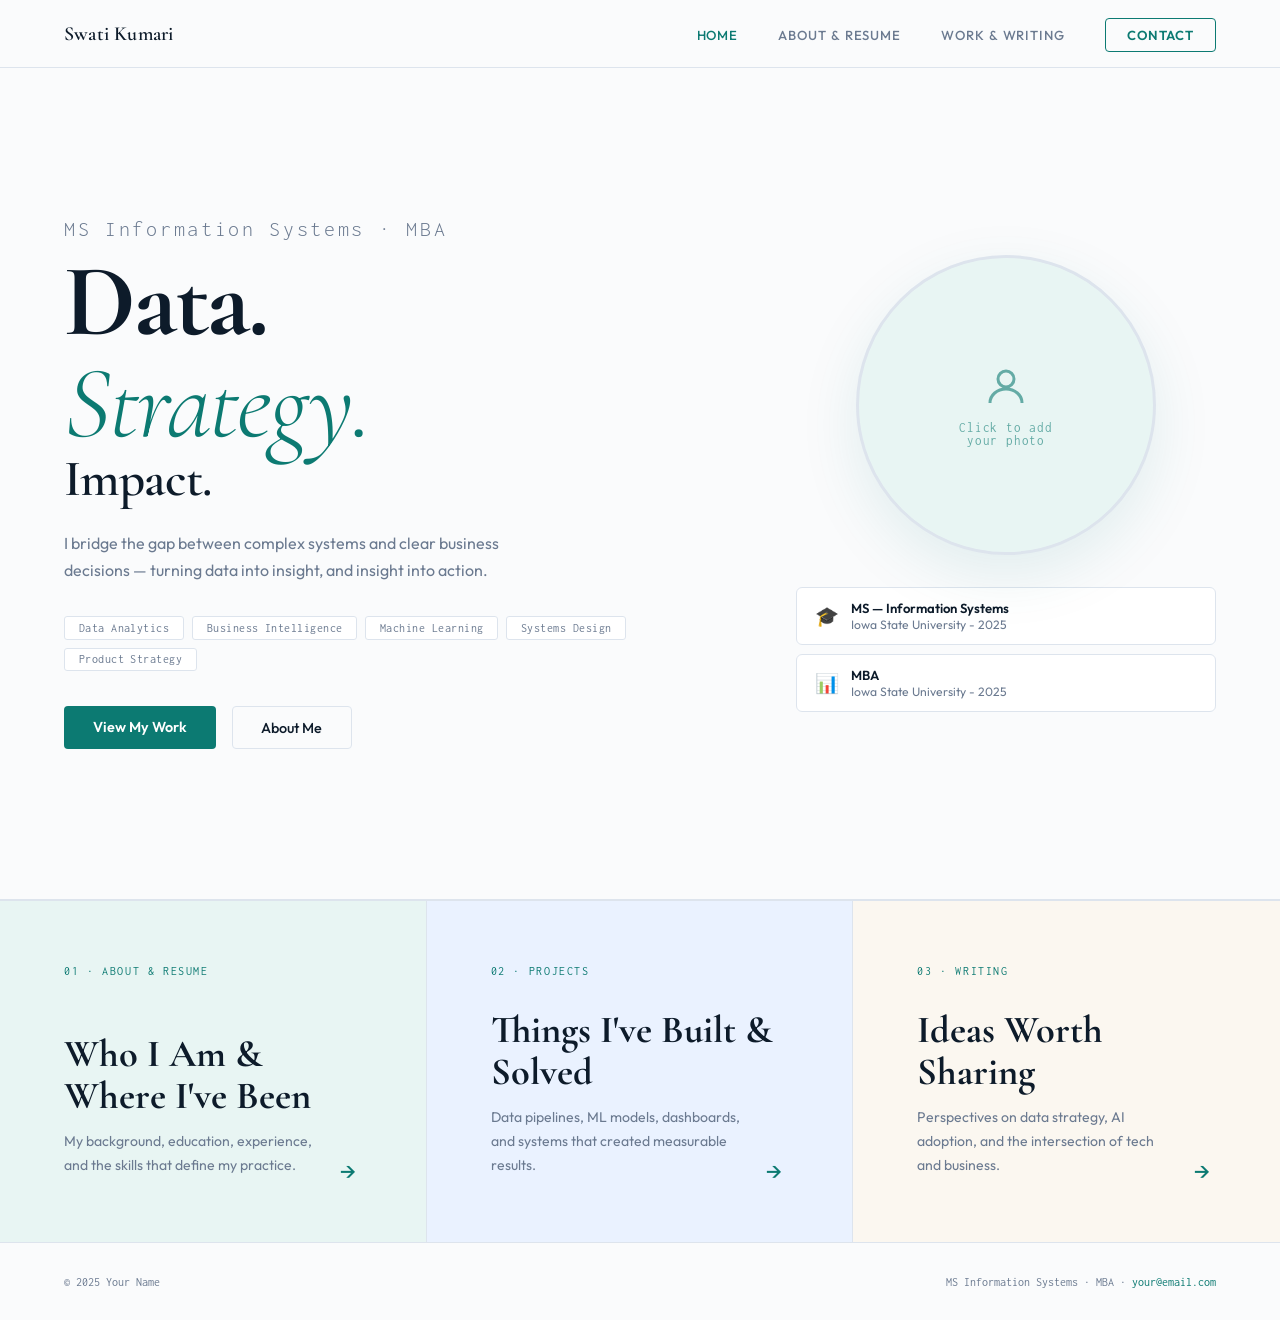
==== index.html @ ac69180c "update" ====
<!DOCTYPE html>
<html lang="en">
<head>
<meta charset="UTF-8"/>

<meta name="viewport" content="width=device-width, initial-scale=1.0"/>
<title>Your Name — MS Information Systems & MBA</title>
<link href="https://fonts.googleapis.com/css2?family=Cormorant+Garamond:ital,wght@0,300;0,400;0,600;0,700;1,300;1,400&family=Outfit:wght@300;400;500;600&family=Inconsolata:wght@400;500&display=swap" rel="stylesheet"/>
<style>
  :root {
    --ink:        #0D1B2A;
    --teal:       #0C7A72;
    --teal-lt:    #14A89D;
    --mint-bg:    #E8F5F3;
    --sky-bg:     #EAF2FF;
    --sand-bg:    #FBF7F0;
    --white:      #FAFBFC;
    --muted:      #6B7A90;
    --border:     #DDE4ED;
    --nav-h:      68px;
  }
  *, *::before, *::after { box-sizing: border-box; margin: 0; padding: 0; }
  html { scroll-behavior: smooth; }
  body { font-family: 'Outfit', sans-serif; background: var(--white); color: var(--ink); overflow-x: hidden; }

  /* ── NAV ── */
  nav {
    position: fixed; top: 0; left: 0; right: 0; z-index: 200;
    height: var(--nav-h);
    display: flex; align-items: center; justify-content: space-between;
    padding: 0 4rem;
    background: rgba(250,251,252,.92);
    backdrop-filter: blur(14px);
    border-bottom: 1px solid var(--border);
  }
  .nav-name {
    font-family: 'Cormorant Garamond', serif;
    font-size: 1.25rem; font-weight: 600; color: var(--ink);
    text-decoration: none; letter-spacing: .01em;
  }
  .nav-links { display: flex; align-items: center; gap: 2.5rem; list-style: none; }
  .nav-links a {
    text-decoration: none; color: var(--muted);
    font-size: .82rem; font-weight: 500; letter-spacing: .07em; text-transform: uppercase;
    transition: color .2s;
  }
  .nav-links a:hover, .nav-links a.active { color: var(--teal); }
  .nav-cta {
    padding: .5rem 1.3rem;
    border: 1.5px solid var(--teal); border-radius: 4px;
    color: var(--teal) !important; font-weight: 600 !important;
    transition: background .2s, color .2s !important;
  }
  .nav-cta:hover { background: var(--teal); color: #fff !important; }

  /* ── HERO ── */
  #hero {
    min-height: 100vh;
    padding-top: var(--nav-h);
    display: grid; grid-template-columns: 1fr 420px;
    align-items: center;
    padding-left: 4rem; padding-right: 4rem;
    gap: 4rem;
    border-bottom: 1px solid var(--border);
  }

  /* Stacked typographic hero (vistales-style) */
  .hero-type { animation: fadeUp .9s .1s ease both; }
  .hero-line {
    display: block;
    font-family: 'Cormorant Garamond', serif;
    line-height: 1.0;
    letter-spacing: -.02em;
  }
  .hl-sm  { font-size: clamp(1.1rem, 2vw, 1.4rem); font-weight: 300; color: var(--muted); letter-spacing: .12em; font-family: 'Inconsolata', monospace; margin-bottom: .6rem; }
  .hl-xl  { font-size: clamp(4.5rem, 8vw, 7.5rem); font-weight: 700; color: var(--ink); }
  .hl-xl-teal { font-size: clamp(4.5rem, 8vw, 7.5rem); font-weight: 300; color: var(--teal); font-style: italic; }
  .hl-md  { font-size: clamp(2.2rem, 4vw, 3.5rem); font-weight: 600; color: var(--ink); }
  .hl-sub {
    font-family: 'Outfit', sans-serif;
    font-size: 1rem; font-weight: 400; color: var(--muted);
    line-height: 1.7; max-width: 42ch; letter-spacing: 0;
    margin-top: 1.5rem; margin-bottom: 2rem;
  }
  .hero-chips { display: flex; flex-wrap: wrap; gap: .5rem; margin-bottom: 2.2rem; }
  .chip {
    font-family: 'Inconsolata', monospace;
    font-size: .76rem; padding: .3rem .85rem;
    border: 1px solid var(--border); border-radius: 3px;
    color: var(--muted); background: #fff;
    letter-spacing: .04em;
  }
  .hero-actions { display: flex; gap: 1rem; }
  .btn-solid {
    padding: .72rem 1.8rem; background: var(--teal); color: #fff;
    border: none; border-radius: 4px;
    font-family: 'Outfit', sans-serif; font-size: .9rem; font-weight: 600;
    text-decoration: none; cursor: pointer;
    transition: background .2s, transform .2s;
  }
  .btn-solid:hover { background: var(--teal-lt); transform: translateY(-2px); }
  .btn-outline {
    padding: .72rem 1.8rem; background: transparent; color: var(--ink);
    border: 1.5px solid var(--border); border-radius: 4px;
    font-family: 'Outfit', sans-serif; font-size: .9rem; font-weight: 500;
    text-decoration: none; cursor: pointer;
    transition: border-color .2s, color .2s;
  }
  .btn-outline:hover { border-color: var(--teal); color: var(--teal); }

  /* Profile photo side */
  .hero-photo-col { display: flex; flex-direction: column; align-items: center; gap: 2rem; animation: fadeUp .9s .3s ease both; }
  .photo-frame {
    width: 300px; height: 300px; border-radius: 50%;
    border: 3px solid var(--border);
    overflow: hidden;
    position: relative;
    background: var(--mint-bg);
    display: flex; align-items: center; justify-content: center;
    box-shadow: 0 20px 60px rgba(12,122,114,.1);
    transition: box-shadow .3s;
  }
  .photo-frame:hover { box-shadow: 0 28px 70px rgba(12,122,114,.18); }
  .photo-placeholder {
    display: flex; flex-direction: column; align-items: center; gap: .6rem;
    color: var(--teal); opacity: .6;
    font-size: .8rem; font-family: 'Inconsolata', monospace;
    letter-spacing: .06em; text-align: center;
    cursor: pointer;
  }
  .photo-placeholder svg { width: 48px; height: 48px; stroke: var(--teal); fill: none; stroke-width: 1.5; }
  .photo-frame img { width: 100%; height: 100%; object-fit: cover; display: none; }
  #photoInput { display: none; }

  .degree-badges { display: flex; flex-direction: column; gap: .6rem; width: 100%; }
  .badge {
    display: flex; align-items: center; gap: .8rem;
    padding: .75rem 1.1rem;
    background: #fff; border: 1px solid var(--border); border-radius: 6px;
    transition: border-color .2s;
  }
  .badge:hover { border-color: var(--teal); }
  .badge-icon { font-size: 1.2rem; }
  .badge-text { font-size: .82rem; }
  .badge-text strong { display: block; color: var(--ink); font-weight: 600; }
  .badge-text span { color: var(--muted); font-size: .76rem; }

  /* ── COLOR SECTION PREVIEWS ── */
  .section-previews { display: grid; grid-template-columns: repeat(3, 1fr); }

  .preview-block {
    padding: 4rem;
    border-right: 1px solid var(--border);
    border-top: 1px solid var(--border);
    text-decoration: none; color: inherit;
    display: flex; flex-direction: column; justify-content: space-between;
    min-height: 340px;
    transition: opacity .2s;
    position: relative; overflow: hidden;
  }
  .preview-block:last-child { border-right: none; }
  .preview-block.mint  { background: var(--mint-bg); }
  .preview-block.sky   { background: var(--sky-bg); }
  .preview-block.sand  { background: var(--sand-bg); }

  .preview-block::after {
    content: '→';
    position: absolute; bottom: 3.5rem; right: 4rem;
    font-size: 1.5rem; color: var(--teal);
    transform: translateX(-6px);
    transition: transform .3s;
  }
  .preview-block:hover::after { transform: translateX(0); }
  .preview-block:hover { opacity: .92; }

  .pb-num {
    font-family: 'Inconsolata', monospace;
    font-size: .72rem; letter-spacing: .14em;
    color: var(--teal); text-transform: uppercase;
    margin-bottom: 2rem;
  }
  .pb-title {
    font-family: 'Cormorant Garamond', serif;
    font-size: clamp(2rem, 3vw, 2.8rem); font-weight: 700;
    line-height: 1.1; margin-bottom: .8rem;
    color: var(--ink);
  }
  .pb-desc { font-size: .88rem; color: var(--muted); line-height: 1.7; max-width: 28ch; }

  /* ── FOOTER ── */
  footer {
    padding: 2rem 4rem;
    border-top: 1px solid var(--border);
    display: flex; justify-content: space-between; align-items: center;
    font-size: .78rem; color: var(--muted);
    font-family: 'Inconsolata', monospace;
  }
  footer a { color: var(--teal); text-decoration: none; }

  /* ── ANIMATIONS ── */
  @keyframes fadeUp {
    from { opacity: 0; transform: translateY(24px); }
    to   { opacity: 1; transform: none; }
  }

  @media (max-width: 960px) {
    nav { padding: 0 1.5rem; }
    #hero { grid-template-columns: 1fr; padding: calc(var(--nav-h) + 2rem) 1.5rem 3rem; gap: 2.5rem; }
    .hero-photo-col { flex-direction: row; flex-wrap: wrap; justify-content: center; }
    .photo-frame { width: 200px; height: 200px; }
    .section-previews { grid-template-columns: 1fr; }
    .preview-block { border-right: none; border-bottom: 1px solid var(--border); min-height: 220px; }
    footer { flex-direction: column; gap: .4rem; text-align: center; }
  }
</style>
</head>
<body>

<nav>
  <a href="index.html" class="nav-name">Swati Kumari</a>
  <ul class="nav-links">
    <li><a href="index.html" class="active">Home</a></li>
    <li><a href="about.html">About & Resume</a></li>
    <li><a href="work.html">Work & Writing</a></li>
    <li><a href="about.html#contact" class="nav-cta">Contact</a></li>
  </ul>
</nav>

<!-- HERO -->
<section id="hero">
  <div class="hero-type">
    <span class="hero-line hl-sm">MS Information Systems · MBA</span>
    <span class="hero-line hl-xl">Data.</span>
    <span class="hero-line hl-xl-teal">Strategy.</span>
    <span class="hero-line hl-md">Impact.</span>
    <p class="hl-sub">I bridge the gap between complex systems and clear business decisions — turning data into insight, and insight into action.</p>
    <div class="hero-chips">
      <span class="chip">Data Analytics</span>
      <span class="chip">Business Intelligence</span>
      <span class="chip">Machine Learning</span>
      <span class="chip">Systems Design</span>
      <span class="chip">Product Strategy</span>
    </div>
    <div class="hero-actions">
      <a href="work.html" class="btn-solid">View My Work</a>
      <a href="about.html" class="btn-outline">About Me</a>
    </div>
  </div>

  <div class="hero-photo-col">
    <div class="photo-frame" onclick="document.getElementById('photoInput').click()">
      <img id="profileImg" src="" alt="Profile Photo"/>
      <div class="photo-placeholder" id="photoPlaceholder">
        <svg viewBox="0 0 24 24"><circle cx="12" cy="8" r="4"/><path d="M4 20c0-4 3.6-7 8-7s8 3 8 7"/></svg>
        <span>Click to add<br/>your photo</span>
      </div>
    </div>
    <input type="file" id="photoInput" accept="image/*"/>
    <div class="degree-badges">
      <div class="badge">
        <span class="badge-icon">🎓</span>
        <div class="badge-text">
          <strong>MS — Information Systems</strong>
          <span>Iowa State University - 2025</span>
        </div>
      </div>
      <div class="badge">
        <span class="badge-icon">📊</span>
        <div class="badge-text">
          <strong>MBA</strong>
          <span>Iowa State University - 2025</span>
        </div>
      </div>
    </div>
  </div>
</section>

<!-- COLOR-CODED SECTION PREVIEWS -->
<div class="section-previews">
  <a href="about.html" class="preview-block mint">
    <div class="pb-num">01 · About & Resume</div>
    <div>
      <div class="pb-title">Who I Am &amp; Where I've Been</div>
      <p class="pb-desc">My background, education, experience, and the skills that define my practice.</p>
    </div>
  </a>
  <a href="work.html" class="preview-block sky">
    <div class="pb-num">02 · Projects</div>
    <div>
      <div class="pb-title">Things I've Built &amp; Solved</div>
      <p class="pb-desc">Data pipelines, ML models, dashboards, and systems that created measurable results.</p>
    </div>
  </a>
  <a href="work.html#blog" class="preview-block sand">
    <div class="pb-num">03 · Writing</div>
    <div>
      <div class="pb-title">Ideas Worth Sharing</div>
      <p class="pb-desc">Perspectives on data strategy, AI adoption, and the intersection of tech and business.</p>
    </div>
  </a>
</div>

<footer>
  <div>© 2025 Your Name</div>
  <div>MS Information Systems · MBA · <a href="mailto:your@email.com">your@email.com</a></div>
</footer>

<script>
  // Profile photo upload
  const input = document.getElementById('photoInput');
  const img   = document.getElementById('profileImg');
  const ph    = document.getElementById('photoPlaceholder');
  input.addEventListener('change', e => {
    const file = e.target.files[0];
    if (!file) return;
    const url = URL.createObjectURL(file);
    img.src = url;
    img.style.display = 'block';
    ph.style.display = 'none';
  });
</script>
</body>
</html>
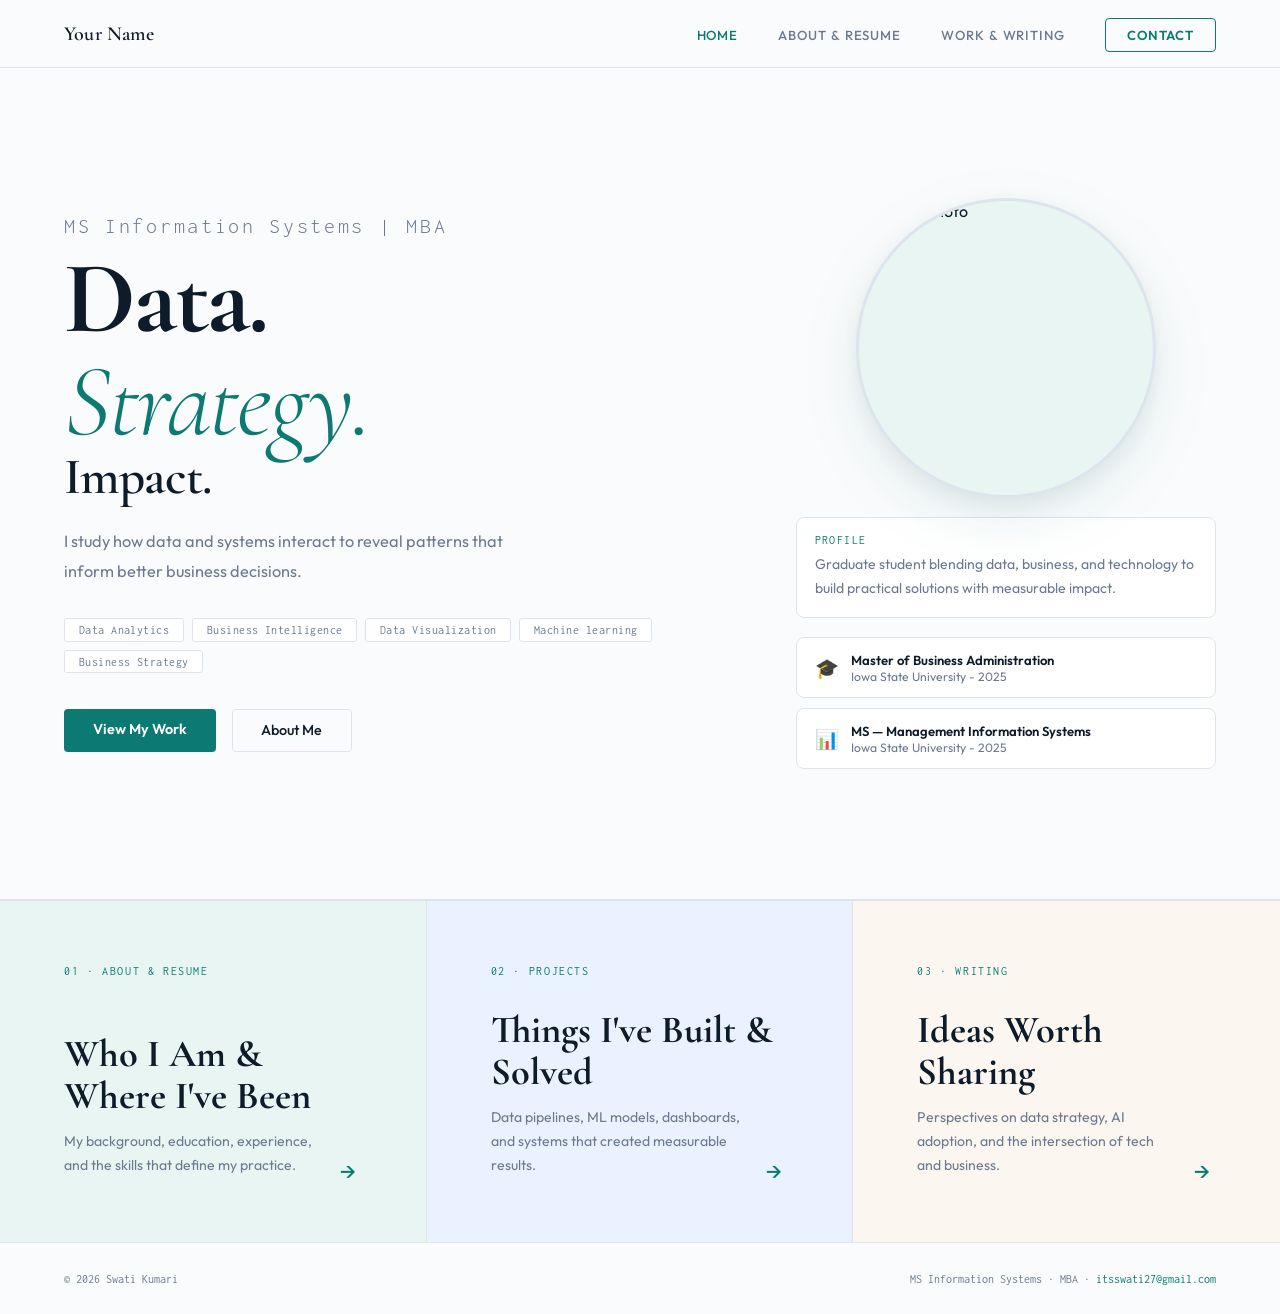
==== commit 1154abdf: "update!!!" ====
--- a/index.html
+++ b/index.html
@@ -1,223 +1,17 @@
 <!DOCTYPE html>
 <html lang="en">
 <head>
-<meta charset="UTF-8"/>
+  <meta charset="UTF-8"/>
+  <meta name="viewport" content="width=device-width, initial-scale=1.0"/>
+  <title>Your Name — MS Information Systems & MBA</title>
 
-<meta name="viewport" content="width=device-width, initial-scale=1.0"/>
-<title>Your Name — MS Information Systems & MBA</title>
-<link href="https://fonts.googleapis.com/css2?family=Cormorant+Garamond:ital,wght@0,300;0,400;0,600;0,700;1,300;1,400&family=Outfit:wght@300;400;500;600&family=Inconsolata:wght@400;500&display=swap" rel="stylesheet"/>
-<style>
-  :root {
-    --ink:        #0D1B2A;
-    --teal:       #0C7A72;
-    --teal-lt:    #14A89D;
-    --mint-bg:    #E8F5F3;
-    --sky-bg:     #EAF2FF;
-    --sand-bg:    #FBF7F0;
-    --white:      #FAFBFC;
-    --muted:      #6B7A90;
-    --border:     #DDE4ED;
-    --nav-h:      68px;
-  }
-  *, *::before, *::after { box-sizing: border-box; margin: 0; padding: 0; }
-  html { scroll-behavior: smooth; }
-  body { font-family: 'Outfit', sans-serif; background: var(--white); color: var(--ink); overflow-x: hidden; }
-
-  /* ── NAV ── */
-  nav {
-    position: fixed; top: 0; left: 0; right: 0; z-index: 200;
-    height: var(--nav-h);
-    display: flex; align-items: center; justify-content: space-between;
-    padding: 0 4rem;
-    background: rgba(250,251,252,.92);
-    backdrop-filter: blur(14px);
-    border-bottom: 1px solid var(--border);
-  }
-  .nav-name {
-    font-family: 'Cormorant Garamond', serif;
-    font-size: 1.25rem; font-weight: 600; color: var(--ink);
-    text-decoration: none; letter-spacing: .01em;
-  }
-  .nav-links { display: flex; align-items: center; gap: 2.5rem; list-style: none; }
-  .nav-links a {
-    text-decoration: none; color: var(--muted);
-    font-size: .82rem; font-weight: 500; letter-spacing: .07em; text-transform: uppercase;
-    transition: color .2s;
-  }
-  .nav-links a:hover, .nav-links a.active { color: var(--teal); }
-  .nav-cta {
-    padding: .5rem 1.3rem;
-    border: 1.5px solid var(--teal); border-radius: 4px;
-    color: var(--teal) !important; font-weight: 600 !important;
-    transition: background .2s, color .2s !important;
-  }
-  .nav-cta:hover { background: var(--teal); color: #fff !important; }
-
-  /* ── HERO ── */
-  #hero {
-    min-height: 100vh;
-    padding-top: var(--nav-h);
-    display: grid; grid-template-columns: 1fr 420px;
-    align-items: center;
-    padding-left: 4rem; padding-right: 4rem;
-    gap: 4rem;
-    border-bottom: 1px solid var(--border);
-  }
-
-  /* Stacked typographic hero (vistales-style) */
-  .hero-type { animation: fadeUp .9s .1s ease both; }
-  .hero-line {
-    display: block;
-    font-family: 'Cormorant Garamond', serif;
-    line-height: 1.0;
-    letter-spacing: -.02em;
-  }
-  .hl-sm  { font-size: clamp(1.1rem, 2vw, 1.4rem); font-weight: 300; color: var(--muted); letter-spacing: .12em; font-family: 'Inconsolata', monospace; margin-bottom: .6rem; }
-  .hl-xl  { font-size: clamp(4.5rem, 8vw, 7.5rem); font-weight: 700; color: var(--ink); }
-  .hl-xl-teal { font-size: clamp(4.5rem, 8vw, 7.5rem); font-weight: 300; color: var(--teal); font-style: italic; }
-  .hl-md  { font-size: clamp(2.2rem, 4vw, 3.5rem); font-weight: 600; color: var(--ink); }
-  .hl-sub {
-    font-family: 'Outfit', sans-serif;
-    font-size: 1rem; font-weight: 400; color: var(--muted);
-    line-height: 1.7; max-width: 42ch; letter-spacing: 0;
-    margin-top: 1.5rem; margin-bottom: 2rem;
-  }
-  .hero-chips { display: flex; flex-wrap: wrap; gap: .5rem; margin-bottom: 2.2rem; }
-  .chip {
-    font-family: 'Inconsolata', monospace;
-    font-size: .76rem; padding: .3rem .85rem;
-    border: 1px solid var(--border); border-radius: 3px;
-    color: var(--muted); background: #fff;
-    letter-spacing: .04em;
-  }
-  .hero-actions { display: flex; gap: 1rem; }
-  .btn-solid {
-    padding: .72rem 1.8rem; background: var(--teal); color: #fff;
-    border: none; border-radius: 4px;
-    font-family: 'Outfit', sans-serif; font-size: .9rem; font-weight: 600;
-    text-decoration: none; cursor: pointer;
-    transition: background .2s, transform .2s;
-  }
-  .btn-solid:hover { background: var(--teal-lt); transform: translateY(-2px); }
-  .btn-outline {
-    padding: .72rem 1.8rem; background: transparent; color: var(--ink);
-    border: 1.5px solid var(--border); border-radius: 4px;
-    font-family: 'Outfit', sans-serif; font-size: .9rem; font-weight: 500;
-    text-decoration: none; cursor: pointer;
-    transition: border-color .2s, color .2s;
-  }
-  .btn-outline:hover { border-color: var(--teal); color: var(--teal); }
-
-  /* Profile photo side */
-  .hero-photo-col { display: flex; flex-direction: column; align-items: center; gap: 2rem; animation: fadeUp .9s .3s ease both; }
-  .photo-frame {
-    width: 300px; height: 300px; border-radius: 50%;
-    border: 3px solid var(--border);
-    overflow: hidden;
-    position: relative;
-    background: var(--mint-bg);
-    display: flex; align-items: center; justify-content: center;
-    box-shadow: 0 20px 60px rgba(12,122,114,.1);
-    transition: box-shadow .3s;
-  }
-  .photo-frame:hover { box-shadow: 0 28px 70px rgba(12,122,114,.18); }
-  .photo-placeholder {
-    display: flex; flex-direction: column; align-items: center; gap: .6rem;
-    color: var(--teal); opacity: .6;
-    font-size: .8rem; font-family: 'Inconsolata', monospace;
-    letter-spacing: .06em; text-align: center;
-    cursor: pointer;
-  }
-  .photo-placeholder svg { width: 48px; height: 48px; stroke: var(--teal); fill: none; stroke-width: 1.5; }
-  .photo-frame img { width: 100%; height: 100%; object-fit: cover; display: none; }
-  #photoInput { display: none; }
-
-  .degree-badges { display: flex; flex-direction: column; gap: .6rem; width: 100%; }
-  .badge {
-    display: flex; align-items: center; gap: .8rem;
-    padding: .75rem 1.1rem;
-    background: #fff; border: 1px solid var(--border); border-radius: 6px;
-    transition: border-color .2s;
-  }
-  .badge:hover { border-color: var(--teal); }
-  .badge-icon { font-size: 1.2rem; }
-  .badge-text { font-size: .82rem; }
-  .badge-text strong { display: block; color: var(--ink); font-weight: 600; }
-  .badge-text span { color: var(--muted); font-size: .76rem; }
-
-  /* ── COLOR SECTION PREVIEWS ── */
-  .section-previews { display: grid; grid-template-columns: repeat(3, 1fr); }
-
-  .preview-block {
-    padding: 4rem;
-    border-right: 1px solid var(--border);
-    border-top: 1px solid var(--border);
-    text-decoration: none; color: inherit;
-    display: flex; flex-direction: column; justify-content: space-between;
-    min-height: 340px;
-    transition: opacity .2s;
-    position: relative; overflow: hidden;
-  }
-  .preview-block:last-child { border-right: none; }
-  .preview-block.mint  { background: var(--mint-bg); }
-  .preview-block.sky   { background: var(--sky-bg); }
-  .preview-block.sand  { background: var(--sand-bg); }
-
-  .preview-block::after {
-    content: '→';
-    position: absolute; bottom: 3.5rem; right: 4rem;
-    font-size: 1.5rem; color: var(--teal);
-    transform: translateX(-6px);
-    transition: transform .3s;
-  }
-  .preview-block:hover::after { transform: translateX(0); }
-  .preview-block:hover { opacity: .92; }
-
-  .pb-num {
-    font-family: 'Inconsolata', monospace;
-    font-size: .72rem; letter-spacing: .14em;
-    color: var(--teal); text-transform: uppercase;
-    margin-bottom: 2rem;
-  }
-  .pb-title {
-    font-family: 'Cormorant Garamond', serif;
-    font-size: clamp(2rem, 3vw, 2.8rem); font-weight: 700;
-    line-height: 1.1; margin-bottom: .8rem;
-    color: var(--ink);
-  }
-  .pb-desc { font-size: .88rem; color: var(--muted); line-height: 1.7; max-width: 28ch; }
-
-  /* ── FOOTER ── */
-  footer {
-    padding: 2rem 4rem;
-    border-top: 1px solid var(--border);
-    display: flex; justify-content: space-between; align-items: center;
-    font-size: .78rem; color: var(--muted);
-    font-family: 'Inconsolata', monospace;
-  }
-  footer a { color: var(--teal); text-decoration: none; }
-
-  /* ── ANIMATIONS ── */
-  @keyframes fadeUp {
-    from { opacity: 0; transform: translateY(24px); }
-    to   { opacity: 1; transform: none; }
-  }
-
-  @media (max-width: 960px) {
-    nav { padding: 0 1.5rem; }
-    #hero { grid-template-columns: 1fr; padding: calc(var(--nav-h) + 2rem) 1.5rem 3rem; gap: 2.5rem; }
-    .hero-photo-col { flex-direction: row; flex-wrap: wrap; justify-content: center; }
-    .photo-frame { width: 200px; height: 200px; }
-    .section-previews { grid-template-columns: 1fr; }
-    .preview-block { border-right: none; border-bottom: 1px solid var(--border); min-height: 220px; }
-    footer { flex-direction: column; gap: .4rem; text-align: center; }
-  }
-</style>
+  <link href="https://fonts.googleapis.com/css2?family=Cormorant+Garamond:ital,wght@0,300;0,400;0,600;0,700;1,300;1,400&family=Outfit:wght@300;400;500;600&family=Inconsolata:wght@400;500&display=swap" rel="stylesheet"/>
+  <link rel="stylesheet" href="styles.css"/>
 </head>
 <body>
 
 <nav>
-  <a href="index.html" class="nav-name">Swati Kumari</a>
+  <a href="index.html" class="nav-name">Your Name</a>
   <ul class="nav-links">
     <li><a href="index.html" class="active">Home</a></li>
     <li><a href="about.html">About & Resume</a></li>
@@ -226,56 +20,63 @@
   </ul>
 </nav>
 
-<!-- HERO -->
 <section id="hero">
   <div class="hero-type">
-    <span class="hero-line hl-sm">MS Information Systems · MBA</span>
+    <span class="hero-line hl-sm">MS Information Systems | MBA</span>
     <span class="hero-line hl-xl">Data.</span>
     <span class="hero-line hl-xl-teal">Strategy.</span>
     <span class="hero-line hl-md">Impact.</span>
-    <p class="hl-sub">I bridge the gap between complex systems and clear business decisions — turning data into insight, and insight into action.</p>
-    <div class="hero-chips">
+    <p class="hl-sub">I study how data and systems interact to reveal patterns that inform better business decisions.</p>
+
+  <div class="hero-chips">
       <span class="chip">Data Analytics</span>
       <span class="chip">Business Intelligence</span>
-      <span class="chip">Machine Learning</span>
-      <span class="chip">Systems Design</span>
-      <span class="chip">Product Strategy</span>
+      <span class="chip">Data Visualization</span>
+      <span class="chip">Machine learning</span>
+      <span class="chip">Business Strategy</span>
     </div>
-    <div class="hero-actions">
-      <a href="work.html" class="btn-solid">View My Work</a>
-      <a href="about.html" class="btn-outline">About Me</a>
+
+  <div class="hero-actions">
+    <a href="work.html" class="btn-solid">View My Work</a>
+    <a href="about.html" class="btn-outline">About Me</a>
+  </div>
+</div>
+  </div>
+
+ <div class="hero-photo-col">
+
+  <div class="photo-frame photo-frame-elevated">
+    <img src="img/profile.jpg" alt="Profile Photo">
+  </div>
+
+  <div class="hero-mini-card">
+    <div class="hero-mini-label">Profile</div>
+    <div class="hero-mini-text">
+      Graduate student blending data, business, and technology to build practical solutions with measurable impact.
     </div>
   </div>
 
-  <div class="hero-photo-col">
-    <div class="photo-frame" onclick="document.getElementById('photoInput').click()">
-      <img id="profileImg" src="" alt="Profile Photo"/>
-      <div class="photo-placeholder" id="photoPlaceholder">
-        <svg viewBox="0 0 24 24"><circle cx="12" cy="8" r="4"/><path d="M4 20c0-4 3.6-7 8-7s8 3 8 7"/></svg>
-        <span>Click to add<br/>your photo</span>
+  <div class="degree-badges">
+    <div class="badge">
+      <span class="badge-icon">🎓</span>
+      <div class="badge-text">
+        <strong>Master of Business Administration</strong>
+          <span>Iowa State University - 2025</span>
       </div>
     </div>
-    <input type="file" id="photoInput" accept="image/*"/>
-    <div class="degree-badges">
-      <div class="badge">
-        <span class="badge-icon">🎓</span>
-        <div class="badge-text">
-          <strong>MS — Information Systems</strong>
+
+    <div class="badge">
+      <span class="badge-icon">📊</span>
+      <div class="badge-text">
+        <strong>MS — Management Information Systems</strong>
           <span>Iowa State University - 2025</span>
-        </div>
-      </div>
-      <div class="badge">
-        <span class="badge-icon">📊</span>
-        <div class="badge-text">
-          <strong>MBA</strong>
-          <span>Iowa State University - 2025</span>
-        </div>
       </div>
     </div>
   </div>
+
+</div>
 </section>
 
-<!-- COLOR-CODED SECTION PREVIEWS -->
 <div class="section-previews">
   <a href="about.html" class="preview-block mint">
     <div class="pb-num">01 · About & Resume</div>
@@ -284,6 +85,7 @@
       <p class="pb-desc">My background, education, experience, and the skills that define my practice.</p>
     </div>
   </a>
+
   <a href="work.html" class="preview-block sky">
     <div class="pb-num">02 · Projects</div>
     <div>
@@ -291,6 +93,7 @@
       <p class="pb-desc">Data pipelines, ML models, dashboards, and systems that created measurable results.</p>
     </div>
   </a>
+
   <a href="work.html#blog" class="preview-block sand">
     <div class="pb-num">03 · Writing</div>
     <div>
@@ -301,23 +104,10 @@
 </div>
 
 <footer>
-  <div>© 2025 Your Name</div>
-  <div>MS Information Systems · MBA · <a href="mailto:your@email.com">your@email.com</a></div>
+  <div>© 2026 Swati Kumari</div>
+  <div>MS Information Systems · MBA · <a href="mailto:itsswati27@gmail.com">itsswati27@gmail.com</a></div>
 </footer>
 
-<script>
-  // Profile photo upload
-  const input = document.getElementById('photoInput');
-  const img   = document.getElementById('profileImg');
-  const ph    = document.getElementById('photoPlaceholder');
-  input.addEventListener('change', e => {
-    const file = e.target.files[0];
-    if (!file) return;
-    const url = URL.createObjectURL(file);
-    img.src = url;
-    img.style.display = 'block';
-    ph.style.display = 'none';
-  });
-</script>
+<script src="script.js"></script>
 </body>
-</html>
+</html>
--- a/styles.css
+++ b/styles.css
@@ -0,0 +1,1357 @@
+:root {
+  --ink: #0D1B2A;
+  --teal: #0C7A72;
+  --teal-lt: #14A89D;
+  --mint-bg: #E8F5F3;
+  --sky-bg: #EAF2FF;
+  --sand-bg: #FBF7F0;
+  --white: #FAFBFC;
+  --muted: #6B7A90;
+  --border: #DDE4ED;
+  --nav-h: 68px;
+}
+
+*,
+*::before,
+*::after {
+  box-sizing: border-box;
+  margin: 0;
+  padding: 0;
+}
+
+html {
+  scroll-behavior: smooth;
+}
+
+body {
+  font-family: 'Outfit', sans-serif;
+  background: var(--white);
+  color: var(--ink);
+  overflow-x: hidden;
+}
+
+/* =========================
+   NAV
+========================= */
+nav {
+  position: fixed;
+  top: 0;
+  left: 0;
+  right: 0;
+  z-index: 200;
+  height: var(--nav-h);
+  display: flex;
+  align-items: center;
+  justify-content: space-between;
+  padding: 0 4rem;
+  background: rgba(250, 251, 252, 0.92);
+  backdrop-filter: blur(14px);
+  border-bottom: 1px solid var(--border);
+}
+
+.nav-name {
+  font-family: 'Cormorant Garamond', serif;
+  font-size: 1.25rem;
+  font-weight: 600;
+  color: var(--ink);
+  text-decoration: none;
+  letter-spacing: 0.01em;
+}
+
+.nav-links {
+  display: flex;
+  align-items: center;
+  gap: 2.5rem;
+  list-style: none;
+}
+
+.nav-links a {
+  text-decoration: none;
+  color: var(--muted);
+  font-size: 0.82rem;
+  font-weight: 500;
+  letter-spacing: 0.07em;
+  text-transform: uppercase;
+  transition: color 0.2s;
+}
+
+.nav-links a:hover,
+.nav-links a.active {
+  color: var(--teal);
+}
+
+.nav-cta {
+  padding: 0.5rem 1.3rem;
+  border: 1.5px solid var(--teal);
+  border-radius: 4px;
+  color: var(--teal) !important;
+  font-weight: 600 !important;
+  transition: background 0.2s, color 0.2s !important;
+}
+
+.nav-cta:hover {
+  background: var(--teal);
+  color: #fff !important;
+}
+
+/* =========================
+   SHARED PAGE HEADER
+========================= */
+.page-header {
+  padding-top: var(--nav-h);
+  padding: calc(var(--nav-h) + 3rem) 4rem 3rem;
+  border-bottom: 1px solid var(--border);
+  display: grid;
+  grid-template-columns: 1fr auto;
+  align-items: end;
+  gap: 2rem;
+  background: var(--mint-bg);
+}
+
+.work-header {
+  background: var(--sky-bg);
+}
+
+.page-eyebrow {
+  font-family: 'Inconsolata', monospace;
+  font-size: 0.75rem;
+  letter-spacing: 0.14em;
+  color: var(--teal);
+  text-transform: uppercase;
+  margin-bottom: 0.8rem;
+}
+
+.page-title {
+  font-family: 'Cormorant Garamond', serif;
+  font-size: clamp(3rem, 6vw, 5.5rem);
+  font-weight: 700;
+  line-height: 1;
+  letter-spacing: -0.02em;
+  color: var(--ink);
+}
+
+.page-title em {
+  font-style: italic;
+  font-weight: 300;
+  color: var(--teal);
+}
+
+.page-desc {
+  font-size: 1rem;
+  color: var(--muted);
+  line-height: 1.7;
+  max-width: 48ch;
+  margin-top: 1rem;
+}
+
+.page-header-right {
+  text-align: right;
+}
+
+.download-btn {
+  display: inline-flex;
+  align-items: center;
+  gap: 0.5rem;
+  padding: 0.7rem 1.4rem;
+  border: 1.5px solid var(--teal);
+  border-radius: 4px;
+  color: var(--teal);
+  font-size: 0.84rem;
+  font-weight: 600;
+  text-decoration: none;
+  transition: background 0.2s, color 0.2s;
+}
+
+.download-btn:hover {
+  background: var(--teal);
+  color: #fff;
+}
+
+/* =========================
+   SHARED BUTTONS
+========================= */
+.btn-solid {
+  padding: 0.72rem 1.8rem;
+  background: var(--teal);
+  color: #fff;
+  border: none;
+  border-radius: 4px;
+  font-family: 'Outfit', sans-serif;
+  font-size: 0.9rem;
+  font-weight: 600;
+  text-decoration: none;
+  cursor: pointer;
+  transition: background 0.2s, transform 0.2s;
+}
+
+.btn-solid:hover {
+  background: var(--teal-lt);
+  transform: translateY(-2px);
+}
+
+.btn-outline {
+  padding: 0.72rem 1.8rem;
+  background: transparent;
+  color: var(--ink);
+  border: 1.5px solid var(--border);
+  border-radius: 4px;
+  font-family: 'Outfit', sans-serif;
+  font-size: 0.9rem;
+  font-weight: 500;
+  text-decoration: none;
+  cursor: pointer;
+  transition: border-color 0.2s, color 0.2s;
+}
+
+.btn-outline:hover {
+  border-color: var(--teal);
+  color: var(--teal);
+}
+
+/* =========================
+   HOME / INDEX PAGE
+========================= */
+#hero {
+  min-height: 100vh;
+  padding-top: var(--nav-h);
+  display: grid;
+  grid-template-columns: 1fr 420px;
+  align-items: center;
+  padding-left: 4rem;
+  padding-right: 4rem;
+  gap: 4rem;
+  border-bottom: 1px solid var(--border);
+}
+
+.hero-type {
+  animation: fadeUp 0.9s 0.1s ease both;
+}
+
+.hero-line {
+  display: block;
+  font-family: 'Cormorant Garamond', serif;
+  line-height: 1;
+  letter-spacing: -0.02em;
+}
+
+.hl-sm {
+  font-size: clamp(1.1rem, 2vw, 1.4rem);
+  font-weight: 300;
+  color: var(--muted);
+  letter-spacing: 0.12em;
+  font-family: 'Inconsolata', monospace;
+  margin-bottom: 0.6rem;
+}
+
+.hl-xl {
+  font-size: clamp(4.5rem, 8vw, 7.5rem);
+  font-weight: 700;
+  color: var(--ink);
+}
+
+.hl-xl-teal {
+  font-size: clamp(4.5rem, 8vw, 7.5rem);
+  font-weight: 300;
+  color: var(--teal);
+  font-style: italic;
+}
+
+.hl-md {
+  font-size: clamp(2.2rem, 4vw, 3.5rem);
+  font-weight: 600;
+  color: var(--ink);
+}
+
+.hl-sub {
+  font-family: 'Outfit', sans-serif;
+  font-size: 1.02rem;
+  font-weight: 400;
+  color: var(--muted);
+  line-height: 1.8;
+  max-width: 44ch;
+  margin-top: 1.5rem;
+  margin-bottom: 2rem;
+}
+
+.hero-chips {
+  display: flex;
+  flex-wrap: wrap;
+  gap: 0.5rem;
+  margin-bottom: 2.2rem;
+}
+
+.chip {
+  font-family: 'Inconsolata', monospace;
+  font-size: 0.76rem;
+  padding: 0.3rem 0.85rem;
+  border: 1px solid var(--border);
+  border-radius: 3px;
+  color: var(--muted);
+  background: #fff;
+  letter-spacing: 0.04em;
+}
+
+.hero-actions {
+  display: flex;
+  gap: 1rem;
+}
+
+.hero-photo-col {
+  display: flex;
+  flex-direction: column;
+  align-items: center;
+  gap: 1.2rem;
+  animation: fadeUp 0.9s 0.3s ease both;
+}
+
+.photo-frame {
+  width: 300px;
+  height: 300px;
+  border-radius: 50%;
+  border: 3px solid var(--border);
+  overflow: hidden;
+  position: relative;
+  background: var(--mint-bg);
+  display: flex;
+  align-items: center;
+  justify-content: center;
+  transition: box-shadow 0.3s;
+}
+
+.photo-frame-elevated {
+  box-shadow:
+    0 20px 60px rgba(12, 122, 114, 0.10),
+    0 8px 24px rgba(13, 27, 42, 0.06);
+}
+
+.photo-frame-elevated:hover,
+.photo-frame:hover {
+  box-shadow:
+    0 28px 70px rgba(12, 122, 114, 0.16),
+    0 10px 28px rgba(13, 27, 42, 0.08);
+}
+
+.photo-frame img {
+  width: 100%;
+  height: 100%;
+  object-fit: cover;
+  display: block;
+}
+
+.hero-mini-card {
+  width: 100%;
+  padding: 1rem 1.1rem;
+  background: #fff;
+  border: 1px solid var(--border);
+  border-radius: 8px;
+}
+
+.hero-mini-label {
+  font-family: 'Inconsolata', monospace;
+  font-size: 0.72rem;
+  letter-spacing: 0.12em;
+  text-transform: uppercase;
+  color: var(--teal);
+  margin-bottom: 0.45rem;
+}
+
+.hero-mini-text {
+  font-size: 0.88rem;
+  line-height: 1.7;
+  color: var(--muted);
+}
+
+.degree-badges {
+  display: flex;
+  flex-direction: column;
+  gap: 0.6rem;
+  width: 100%;
+}
+
+.badge {
+  display: flex;
+  align-items: center;
+  gap: 0.8rem;
+  padding: 0.85rem 1.1rem;
+  background: #fff;
+  border: 1px solid var(--border);
+  border-radius: 8px;
+  transition: border-color 0.2s, transform 0.2s, box-shadow 0.2s;
+}
+
+.badge:hover {
+  border-color: var(--teal);
+  transform: translateY(-2px);
+  box-shadow: 0 10px 24px rgba(13, 27, 42, 0.05);
+}
+
+.badge-icon {
+  font-size: 1.2rem;
+}
+
+.badge-text {
+  font-size: 0.82rem;
+}
+
+.badge-text strong {
+  display: block;
+  color: var(--ink);
+  font-weight: 600;
+}
+
+.badge-text span {
+  color: var(--muted);
+  font-size: 0.76rem;
+}
+
+.section-previews {
+  display: grid;
+  grid-template-columns: repeat(3, 1fr);
+}
+
+.preview-block {
+  padding: 4rem;
+  border-right: 1px solid var(--border);
+  border-top: 1px solid var(--border);
+  text-decoration: none;
+  color: inherit;
+  display: flex;
+  flex-direction: column;
+  justify-content: space-between;
+  min-height: 340px;
+  transition: opacity 0.2s;
+  position: relative;
+  overflow: hidden;
+}
+
+.preview-block:last-child {
+  border-right: none;
+}
+
+.preview-block.mint {
+  background: var(--mint-bg);
+}
+
+.preview-block.sky {
+  background: var(--sky-bg);
+}
+
+.preview-block.sand {
+  background: var(--sand-bg);
+}
+
+.preview-block::after {
+  content: '→';
+  position: absolute;
+  bottom: 3.5rem;
+  right: 4rem;
+  font-size: 1.5rem;
+  color: var(--teal);
+  transform: translateX(-6px);
+  transition: transform 0.3s;
+}
+
+.preview-block:hover::after {
+  transform: translateX(0);
+}
+
+.preview-block:hover {
+  opacity: 0.92;
+}
+
+.pb-num {
+  font-family: 'Inconsolata', monospace;
+  font-size: 0.72rem;
+  letter-spacing: 0.14em;
+  color: var(--teal);
+  text-transform: uppercase;
+  margin-bottom: 2rem;
+}
+
+.pb-title {
+  font-family: 'Cormorant Garamond', serif;
+  font-size: clamp(2rem, 3vw, 2.8rem);
+  font-weight: 700;
+  line-height: 1.1;
+  margin-bottom: 0.8rem;
+  color: var(--ink);
+}
+
+.pb-desc {
+  font-size: 0.88rem;
+  color: var(--muted);
+  line-height: 1.7;
+  max-width: 28ch;
+}
+
+/* =========================
+   ABOUT PAGE
+========================= */
+main {
+  display: grid;
+  grid-template-columns: 300px 1fr;
+  min-height: calc(100vh - var(--nav-h));
+}
+
+.sidebar {
+  padding: 3rem 2.5rem;
+  border-right: 1px solid var(--border);
+  position: sticky;
+  top: var(--nav-h);
+  height: fit-content;
+}
+
+.photo-wrap {
+  width: 180px;
+  height: 180px;
+  border-radius: 50%;
+  border: 2px solid var(--border);
+  overflow: hidden;
+  background: var(--mint-bg);
+  display: flex;
+  align-items: center;
+  justify-content: center;
+  margin: 0 auto 1.8rem;
+  position: relative;
+  transition: box-shadow 0.3s;
+  cursor: default;
+}
+
+.photo-wrap:hover {
+  box-shadow: 0 12px 36px rgba(12, 122, 114, 0.15);
+}
+
+.photo-wrap img {
+  width: 100%;
+  height: 100%;
+  object-fit: cover;
+  display: block;
+}
+
+.sidebar-name {
+  font-family: 'Cormorant Garamond', serif;
+  font-size: 1.5rem;
+  font-weight: 700;
+  text-align: center;
+  margin-bottom: 0.3rem;
+}
+
+.sidebar-title {
+  font-size: 0.8rem;
+  color: var(--teal);
+  text-align: center;
+  margin-bottom: 2rem;
+  font-family: 'Inconsolata', monospace;
+  letter-spacing: 0.06em;
+}
+
+.sidebar-center-block {
+  text-align: center;
+  margin-bottom: 1.8rem;
+}
+
+.sidebar-section {
+  margin-bottom: 2rem;
+}
+
+.sidebar-section-label {
+  font-size: 0.68rem;
+  font-weight: 600;
+  letter-spacing: 0.14em;
+  text-transform: uppercase;
+  color: var(--muted);
+  border-bottom: 1px solid var(--border);
+  padding-bottom: 0.5rem;
+  margin-bottom: 0.9rem;
+}
+
+.sidebar-link {
+  display: flex;
+  align-items: center;
+  gap: 0.6rem;
+  font-size: 0.83rem;
+  color: var(--ink);
+  text-decoration: none;
+  padding: 0.4rem 0;
+  transition: color 0.2s;
+}
+
+.sidebar-link:hover {
+  color: var(--teal);
+}
+
+.sidebar-link .ico {
+  font-size: 1rem;
+  width: 1.1rem;
+}
+
+.sidebar-tag {
+  display: inline-block;
+  font-family: 'Inconsolata', monospace;
+  font-size: 0.7rem;
+  padding: 0.22rem 0.6rem;
+  border: 1px solid var(--border);
+  border-radius: 3px;
+  color: var(--muted);
+  background: #fff;
+  margin: 0.2rem;
+}
+
+.avail-badge {
+  display: inline-flex;
+  align-items: center;
+  gap: 0.5rem;
+  padding: 0.4rem 0.9rem;
+  border-radius: 99px;
+  background: #D1FAE5;
+  color: #065F46;
+  font-size: 0.75rem;
+  font-weight: 600;
+  font-family: 'Inconsolata', monospace;
+  letter-spacing: 0.04em;
+  margin-top: 0.5rem;
+}
+
+.avail-badge::before {
+  content: '';
+  width: 7px;
+  height: 7px;
+  border-radius: 50%;
+  background: #10B981;
+  flex-shrink: 0;
+}
+
+.content {
+  padding: 3rem 4rem;
+}
+
+.content-section {
+  margin-bottom: 3.5rem;
+}
+
+.cs-label {
+  font-family: 'Inconsolata', monospace;
+  font-size: 0.72rem;
+  letter-spacing: 0.14em;
+  color: var(--teal);
+  text-transform: uppercase;
+  margin-bottom: 0.7rem;
+  display: flex;
+  align-items: center;
+  gap: 0.6rem;
+}
+
+.cs-label::after {
+  content: '';
+  flex: 1;
+  height: 1px;
+  background: var(--border);
+}
+
+.cs-title {
+  font-family: 'Cormorant Garamond', serif;
+  font-size: 2rem;
+  font-weight: 700;
+  margin-bottom: 1.2rem;
+}
+
+.cs-text {
+  color: var(--muted);
+  line-height: 1.8;
+  font-size: 0.96rem;
+}
+
+.cs-text strong {
+  color: var(--ink);
+}
+
+.cs-text p + p {
+  margin-top: 0.9rem;
+}
+
+.edu-grid {
+  display: grid;
+  grid-template-columns: repeat(2, 1fr);
+  gap: 1rem;
+  margin-top: 0.5rem;
+}
+
+.edu-card {
+  padding: 1.4rem 1.6rem;
+  border: 1px solid var(--border);
+  border-radius: 8px;
+  background: #fff;
+  transition: border-color 0.25s, transform 0.2s;
+  position: relative;
+  overflow: hidden;
+}
+
+.edu-card::before {
+  content: '';
+  position: absolute;
+  top: 0;
+  left: 0;
+  bottom: 0;
+  width: 3px;
+  background: var(--teal);
+  opacity: 0;
+  transition: opacity 0.25s;
+}
+
+.edu-card:hover {
+  border-color: var(--teal);
+  transform: translateY(-2px);
+}
+
+.edu-card:hover::before {
+  opacity: 1;
+}
+
+.edu-degree {
+  font-weight: 600;
+  font-size: 0.96rem;
+  margin-bottom: 0.3rem;
+}
+
+.edu-school {
+  color: var(--teal);
+  font-size: 0.84rem;
+}
+
+.edu-meta {
+  color: var(--muted);
+  font-size: 0.76rem;
+  font-family: 'Inconsolata', monospace;
+  margin-top: 0.4rem;
+}
+
+.edu-focus {
+  margin-top: 0.5rem;
+  color: var(--muted);
+  font-family: 'Outfit', sans-serif;
+  font-size: 0.8rem;
+}
+
+.edu-card-highlight {
+  background: var(--mint-bg);
+}
+
+.edu-degree-highlight {
+  color: var(--teal);
+}
+
+.edu-coursework {
+  font-family: 'Outfit', sans-serif;
+  color: var(--muted);
+  font-size: 0.82rem;
+  margin-top: 0.5rem;
+  line-height: 1.7;
+}
+
+.timeline {
+  position: relative;
+  padding-left: 2rem;
+}
+
+.timeline::before {
+  content: '';
+  position: absolute;
+  left: 0;
+  top: 0.5rem;
+  bottom: 0;
+  width: 1px;
+  background: var(--border);
+}
+
+.tl-item {
+  position: relative;
+  margin-bottom: 2.2rem;
+}
+
+.tl-dot {
+  position: absolute;
+  left: -2.4rem;
+  top: 0.5rem;
+  width: 10px;
+  height: 10px;
+  border-radius: 50%;
+  background: var(--teal);
+  border: 2px solid var(--white);
+  box-shadow: 0 0 0 2px rgba(12, 122, 114, 0.25);
+}
+
+.tl-period {
+  font-family: 'Inconsolata', monospace;
+  font-size: 0.74rem;
+  color: var(--teal);
+  letter-spacing: 0.06em;
+  margin-bottom: 0.35rem;
+}
+
+.tl-role {
+  font-family: 'Cormorant Garamond', serif;
+  font-size: 1.25rem;
+  font-weight: 700;
+}
+
+.tl-org {
+  color: var(--muted);
+  font-size: 0.86rem;
+  margin-bottom: 0.6rem;
+}
+
+.tl-bullets {
+  color: var(--muted);
+  font-size: 0.88rem;
+  line-height: 1.75;
+  padding-left: 1.1rem;
+}
+
+.tl-bullets li {
+  margin-bottom: 0.25rem;
+}
+
+.skills-cols {
+  display: grid;
+  grid-template-columns: repeat(2, 1fr);
+  gap: 1.5rem;
+}
+
+.skill-group {
+  padding: 1.4rem 1.6rem;
+  border: 1px solid var(--border);
+  border-radius: 8px;
+  background: #fff;
+}
+
+.sg-title {
+  font-family: 'Cormorant Garamond', serif;
+  font-size: 1rem;
+  font-weight: 700;
+  color: var(--teal);
+  margin-bottom: 0.9rem;
+  display: flex;
+  align-items: center;
+  gap: 0.5rem;
+}
+
+.sg-tags {
+  display: flex;
+  flex-wrap: wrap;
+  gap: 0.35rem;
+}
+
+.sg-tag {
+  font-family: 'Inconsolata', monospace;
+  font-size: 0.73rem;
+  padding: 0.25rem 0.65rem;
+  border: 1px solid var(--border);
+  border-radius: 3px;
+  color: var(--muted);
+  background: var(--white);
+  transition: border-color 0.2s, color 0.2s;
+}
+
+.sg-tag:hover {
+  border-color: var(--teal);
+  color: var(--teal);
+}
+
+#contact {
+  scroll-margin-top: var(--nav-h);
+}
+
+.contact-grid {
+  display: grid;
+  grid-template-columns: 1fr 1fr;
+  gap: 3rem;
+  align-items: start;
+}
+
+.contact-intro {
+  color: var(--muted);
+  line-height: 1.8;
+  margin-bottom: 1.5rem;
+  font-size: 0.96rem;
+}
+
+.contact-links {
+  display: flex;
+  flex-direction: column;
+  gap: 0.7rem;
+}
+
+.contact-link {
+  display: flex;
+  align-items: center;
+  gap: 0.9rem;
+  padding: 0.85rem 1.1rem;
+  border: 1px solid var(--border);
+  border-radius: 6px;
+  background: #fff;
+  color: var(--ink);
+  text-decoration: none;
+  font-size: 0.88rem;
+  transition: border-color 0.2s, color 0.2s;
+}
+
+.contact-link:hover {
+  border-color: var(--teal);
+  color: var(--teal);
+}
+
+.cl-icon {
+  font-size: 1rem;
+  width: 1.2rem;
+  text-align: center;
+}
+
+.cf-group {
+  display: flex;
+  flex-direction: column;
+  gap: 0.35rem;
+  margin-bottom: 0.9rem;
+}
+
+.cf-label {
+  font-size: 0.76rem;
+  font-weight: 600;
+  color: var(--muted);
+  letter-spacing: 0.04em;
+}
+
+.cf-input,
+.cf-textarea {
+  background: #fff;
+  border: 1px solid var(--border);
+  border-radius: 6px;
+  padding: 0.75rem 1rem;
+  font-family: 'Outfit', sans-serif;
+  font-size: 0.88rem;
+  color: var(--ink);
+  outline: none;
+  transition: border-color 0.2s;
+}
+
+.cf-input:focus,
+.cf-textarea:focus {
+  border-color: var(--teal);
+}
+
+.cf-textarea {
+  min-height: 110px;
+  resize: vertical;
+}
+
+/* =========================
+   WORK PAGE
+========================= */
+.work-main {
+  padding: 3.5rem 4rem;
+  max-width: 1200px;
+  margin: 0 auto;
+}
+
+.tab-bar {
+  display: flex;
+  border-bottom: 1px solid var(--border);
+  background: #fff;
+  padding: 0 4rem;
+  position: sticky;
+  top: var(--nav-h);
+  z-index: 100;
+}
+
+.tab-btn {
+  padding: 1.1rem 0;
+  margin-right: 2.5rem;
+  border: none;
+  background: none;
+  cursor: pointer;
+  font-family: 'Outfit', sans-serif;
+  font-size: 0.84rem;
+  font-weight: 500;
+  color: var(--muted);
+  letter-spacing: 0.04em;
+  border-bottom: 2px solid transparent;
+  transition: color 0.2s, border-color 0.2s;
+}
+
+.tab-btn.active {
+  color: var(--teal);
+  border-bottom-color: var(--teal);
+}
+
+.tab-btn:hover {
+  color: var(--teal);
+}
+
+.filter-row {
+  display: flex;
+  flex-wrap: wrap;
+  gap: 0.5rem;
+  margin-bottom: 2.5rem;
+  align-items: center;
+}
+
+.filter-label {
+  font-size: 0.76rem;
+  color: var(--muted);
+  font-family: 'Inconsolata', monospace;
+  letter-spacing: 0.06em;
+  margin-right: 0.5rem;
+}
+
+.filter-chip {
+  padding: 0.28rem 0.8rem;
+  border: 1px solid var(--border);
+  border-radius: 3px;
+  font-family: 'Inconsolata', monospace;
+  font-size: 0.72rem;
+  color: var(--muted);
+  background: #fff;
+  cursor: pointer;
+  transition: all 0.2s;
+}
+
+.filter-chip:hover,
+.filter-chip.active {
+  background: var(--teal);
+  color: #fff;
+  border-color: var(--teal);
+}
+
+.projects-grid {
+  display: grid;
+  grid-template-columns: repeat(2, 1fr);
+  gap: 1.3rem;
+}
+
+.proj-card {
+  border: 1px solid var(--border);
+  border-radius: 10px;
+  padding: 2rem;
+  background: #fff;
+  overflow: hidden;
+  position: relative;
+  transition: border-color 0.25s, transform 0.25s, box-shadow 0.25s;
+  cursor: default;
+}
+
+.proj-card::before {
+  content: '';
+  position: absolute;
+  top: 0;
+  left: 0;
+  right: 0;
+  height: 3px;
+  background: linear-gradient(90deg, var(--teal), var(--teal-lt));
+  transform: scaleX(0);
+  transform-origin: left;
+  transition: transform 0.3s;
+}
+
+.proj-card:hover {
+  border-color: var(--teal);
+  transform: translateY(-3px);
+  box-shadow: 0 16px 40px rgba(12, 122, 114, 0.1);
+}
+
+.proj-card:hover::before {
+  transform: scaleX(1);
+}
+
+.proj-num {
+  font-family: 'Inconsolata', monospace;
+  font-size: 0.7rem;
+  color: var(--teal);
+  letter-spacing: 0.1em;
+  margin-bottom: 0.7rem;
+}
+
+.proj-title {
+  font-family: 'Cormorant Garamond', serif;
+  font-size: 1.4rem;
+  font-weight: 700;
+  line-height: 1.2;
+  margin-bottom: 0.7rem;
+}
+
+.proj-desc {
+  color: var(--muted);
+  font-size: 0.88rem;
+  line-height: 1.7;
+  margin-bottom: 1.2rem;
+}
+
+.proj-outcome {
+  display: inline-flex;
+  align-items: center;
+  gap: 0.4rem;
+  font-size: 0.78rem;
+  color: var(--teal);
+  background: var(--mint-bg);
+  padding: 0.3rem 0.7rem;
+  border-radius: 3px;
+  font-family: 'Inconsolata', monospace;
+  margin-bottom: 1.1rem;
+}
+
+.proj-tags {
+  display: flex;
+  flex-wrap: wrap;
+  gap: 0.35rem;
+}
+
+.proj-tag {
+  font-family: 'Inconsolata', monospace;
+  font-size: 0.7rem;
+  color: var(--muted);
+  padding: 0.2rem 0.55rem;
+  border: 1px solid var(--border);
+  border-radius: 3px;
+  background: var(--white);
+}
+
+.blog-list {
+  display: flex;
+  flex-direction: column;
+  gap: 0;
+}
+
+.blog-row {
+  display: grid;
+  grid-template-columns: 160px 1fr auto;
+  align-items: center;
+  gap: 2rem;
+  padding: 2rem 0;
+  border-bottom: 1px solid var(--border);
+  text-decoration: none;
+  color: inherit;
+  transition: background 0.2s;
+  border-radius: 4px;
+}
+
+.blog-row:first-child {
+  border-top: 1px solid var(--border);
+}
+
+.blog-row:hover .br-title {
+  color: var(--teal);
+}
+
+.br-meta {
+  font-family: 'Inconsolata', monospace;
+  font-size: 0.72rem;
+  color: var(--teal);
+  letter-spacing: 0.06em;
+}
+
+.br-date {
+  font-size: 0.72rem;
+  color: var(--muted);
+  font-family: 'Inconsolata', monospace;
+  margin-top: 0.3rem;
+}
+
+.br-title {
+  font-family: 'Cormorant Garamond', serif;
+  font-size: 1.35rem;
+  font-weight: 700;
+  margin-bottom: 0.4rem;
+  transition: color 0.2s;
+}
+
+.br-excerpt {
+  font-size: 0.86rem;
+  color: var(--muted);
+  line-height: 1.65;
+}
+
+.br-arrow {
+  font-size: 1.2rem;
+  color: var(--border);
+  transition: color 0.3s, transform 0.3s;
+}
+
+.blog-row:hover .br-arrow {
+  color: var(--teal);
+  transform: translateX(4px);
+}
+
+.panel-header {
+  margin-bottom: 2.5rem;
+}
+
+.panel-eyebrow {
+  font-family: 'Inconsolata', monospace;
+  font-size: 0.72rem;
+  letter-spacing: 0.14em;
+  color: var(--teal);
+  text-transform: uppercase;
+  margin-bottom: 0.5rem;
+}
+
+.panel-title {
+  font-family: 'Cormorant Garamond', serif;
+  font-size: 2.2rem;
+  font-weight: 700;
+}
+
+.work-delay-1 { transition-delay: 0.08s; }
+.work-delay-2 { transition-delay: 0.16s; }
+.work-delay-3 { transition-delay: 0.24s; }
+.work-delay-4 { transition-delay: 0.32s; }
+.work-delay-5 { transition-delay: 0.40s; }
+
+/* =========================
+   FOOTER
+========================= */
+footer {
+  padding: 1.8rem 4rem;
+  border-top: 1px solid var(--border);
+  display: flex;
+  justify-content: space-between;
+  align-items: center;
+  font-size: 0.78rem;
+  color: var(--muted);
+  font-family: 'Inconsolata', monospace;
+}
+
+footer a {
+  color: var(--teal);
+  text-decoration: none;
+}
+
+/* =========================
+   REVEAL / ANIMATION
+========================= */
+.reveal {
+  opacity: 0;
+  transform: translateY(20px);
+  transition: opacity 0.65s ease, transform 0.65s ease;
+}
+
+.reveal.on {
+  opacity: 1;
+  transform: none;
+}
+
+@keyframes fadeUp {
+  from {
+    opacity: 0;
+    transform: translateY(24px);
+  }
+  to {
+    opacity: 1;
+    transform: none;
+  }
+}
+
+/* =========================
+   RESPONSIVE
+========================= */
+@media (max-width: 960px) {
+  nav {
+    padding: 0 1.5rem;
+  }
+
+  #hero {
+    grid-template-columns: 1fr;
+    padding: calc(var(--nav-h) + 2rem) 1.5rem 3rem;
+    gap: 2.5rem;
+  }
+
+  .hero-photo-col {
+    flex-direction: row;
+    flex-wrap: wrap;
+    justify-content: center;
+  }
+
+  .photo-frame {
+    width: 200px;
+    height: 200px;
+  }
+
+  .section-previews {
+    grid-template-columns: 1fr;
+  }
+
+  .preview-block {
+    border-right: none;
+    border-bottom: 1px solid var(--border);
+    min-height: 220px;
+  }
+
+  .page-header {
+    padding: calc(var(--nav-h) + 2rem) 1.5rem 2rem;
+    grid-template-columns: 1fr;
+  }
+
+  main {
+    grid-template-columns: 1fr;
+  }
+
+  .sidebar {
+    position: static;
+    border-right: none;
+    border-bottom: 1px solid var(--border);
+    padding: 2rem 1.5rem;
+  }
+
+  .content {
+    padding: 2rem 1.5rem;
+  }
+
+  .edu-grid,
+  .skills-cols,
+  .contact-grid {
+    grid-template-columns: 1fr;
+  }
+
+  .tab-bar {
+    padding: 0 1.5rem;
+  }
+
+  .work-main {
+    padding: 2.5rem 1.5rem;
+  }
+
+  .projects-grid {
+    grid-template-columns: 1fr;
+  }
+
+  .blog-row {
+    grid-template-columns: 1fr;
+    gap: 0.5rem;
+  }
+
+  .br-arrow {
+    display: none;
+  }
+
+  footer {
+    flex-direction: column;
+    gap: 0.4rem;
+    text-align: center;
+    padding: 1.5rem;
+  }
+}
+
+.about-layout {
+  display: grid;
+  grid-template-columns: 300px 1fr;
+  min-height: calc(100vh - var(--nav-h));
+}
+
+.work-header {
+  background: var(--sky-bg);
+  display: block;
+}
+
+.work-main {
+  display: block;
+  padding: 3.5rem 4rem;
+  max-width: 1200px;
+  margin: 0 auto;
+}
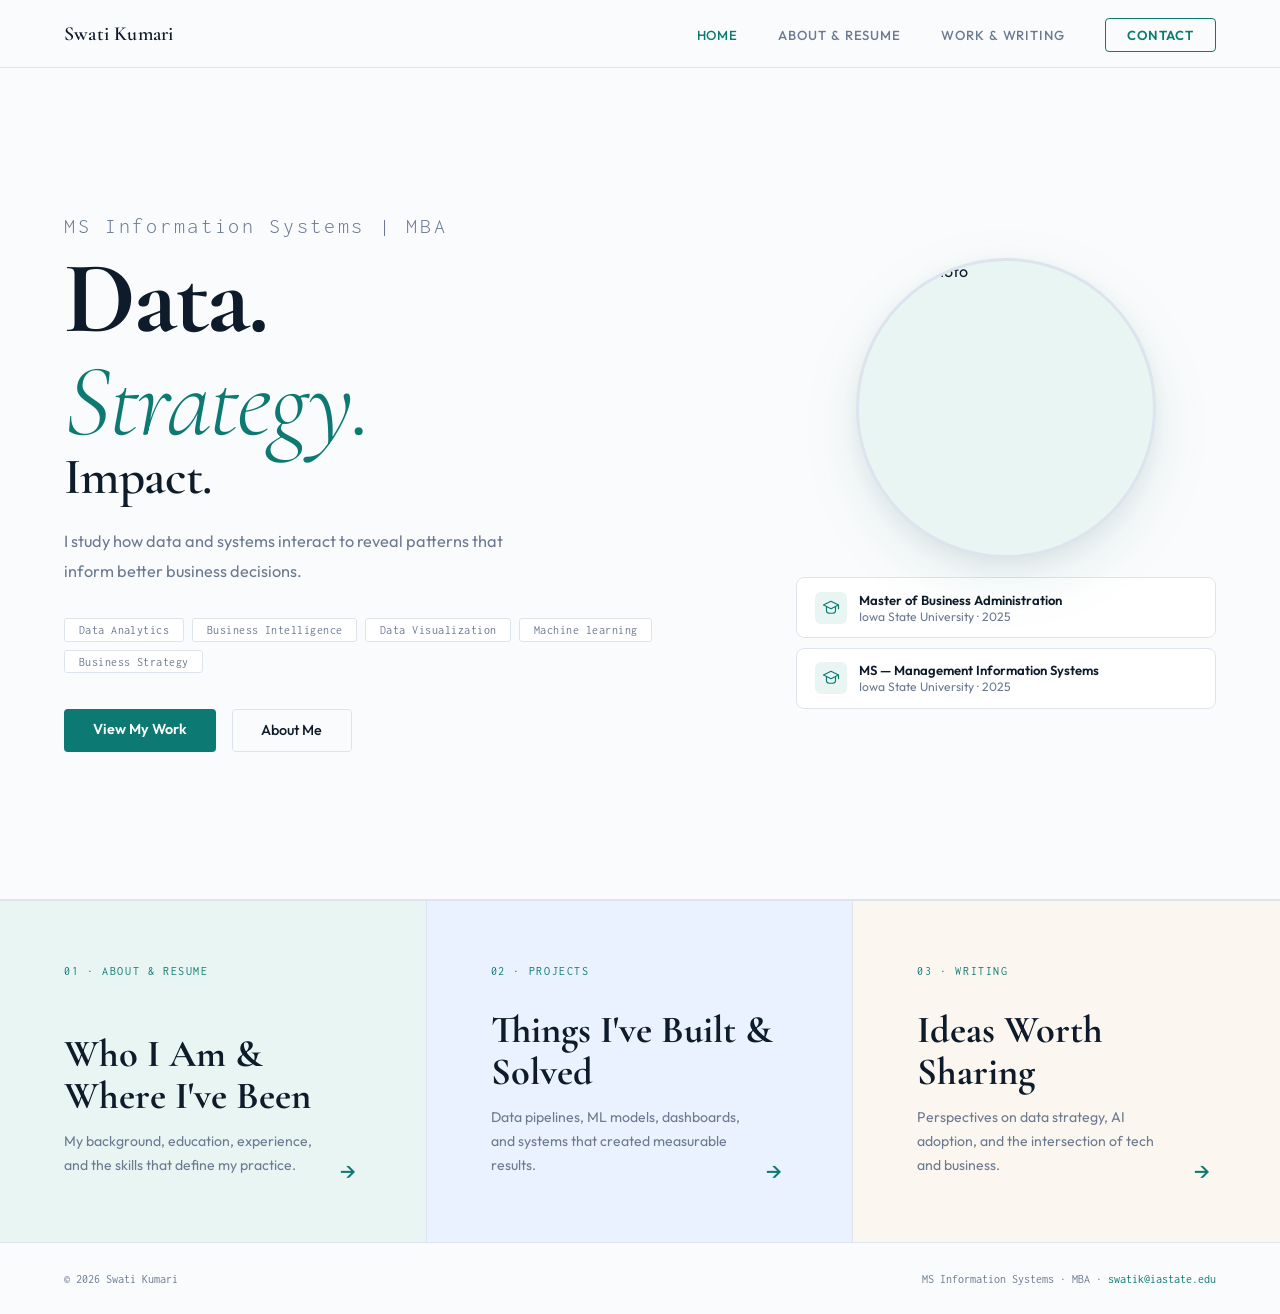
==== commit e88c6dd6: "update!!" ====
--- a/index.html
+++ b/index.html
@@ -3,7 +3,7 @@
 <head>
   <meta charset="UTF-8"/>
   <meta name="viewport" content="width=device-width, initial-scale=1.0"/>
-  <title>Your Name — MS Information Systems & MBA</title>
+  <title>Swati Kumari — MS Information Systems & MBA</title>
 
   <link href="https://fonts.googleapis.com/css2?family=Cormorant+Garamond:ital,wght@0,300;0,400;0,600;0,700;1,300;1,400&family=Outfit:wght@300;400;500;600&family=Inconsolata:wght@400;500&display=swap" rel="stylesheet"/>
   <link rel="stylesheet" href="styles.css"/>
@@ -11,7 +11,7 @@
 <body>
 
 <nav>
-  <a href="index.html" class="nav-name">Your Name</a>
+  <a href="index.html" class="nav-name">Swati Kumari</a>
   <ul class="nav-links">
     <li><a href="index.html" class="active">Home</a></li>
     <li><a href="about.html">About & Resume</a></li>
@@ -49,27 +49,32 @@
     <img src="img/profile.jpg" alt="Profile Photo">
   </div>
 
-  <div class="hero-mini-card">
-    <div class="hero-mini-label">Profile</div>
-    <div class="hero-mini-text">
-      Graduate student blending data, business, and technology to build practical solutions with measurable impact.
-    </div>
-  </div>
-
   <div class="degree-badges">
     <div class="badge">
-      <span class="badge-icon">🎓</span>
+      <span class="badge-icon">
+        <svg xmlns="http://www.w3.org/2000/svg" viewBox="0 0 24 24" width="18" height="18" fill="none">
+          <path d="M12 3L2 8l10 5 10-5-10-5z" stroke="currentColor" stroke-width="1.6" stroke-linejoin="round" fill="none"/>
+          <path d="M6 10.5v5c0 2 2.69 3.5 6 3.5s6-1.5 6-3.5v-5" stroke="currentColor" stroke-width="1.6" stroke-linecap="round" fill="none"/>
+          <line x1="22" y1="8" x2="22" y2="13" stroke="currentColor" stroke-width="1.6" stroke-linecap="round"/>
+        </svg>
+      </span>
       <div class="badge-text">
         <strong>Master of Business Administration</strong>
-          <span>Iowa State University - 2025</span>
+        <span>Iowa State University · 2025</span>
       </div>
     </div>
 
     <div class="badge">
-      <span class="badge-icon">📊</span>
+      <span class="badge-icon">
+        <svg xmlns="http://www.w3.org/2000/svg" viewBox="0 0 24 24" width="18" height="18" fill="none">
+          <path d="M12 3L2 8l10 5 10-5-10-5z" stroke="currentColor" stroke-width="1.6" stroke-linejoin="round" fill="none"/>
+          <path d="M6 10.5v5c0 2 2.69 3.5 6 3.5s6-1.5 6-3.5v-5" stroke="currentColor" stroke-width="1.6" stroke-linecap="round" fill="none"/>
+          <line x1="22" y1="8" x2="22" y2="13" stroke="currentColor" stroke-width="1.6" stroke-linecap="round"/>
+        </svg>
+      </span>
       <div class="badge-text">
         <strong>MS — Management Information Systems</strong>
-          <span>Iowa State University - 2025</span>
+        <span>Iowa State University · 2025</span>
       </div>
     </div>
   </div>
@@ -105,7 +110,7 @@
 
 <footer>
   <div>© 2026 Swati Kumari</div>
-  <div>MS Information Systems · MBA · <a href="mailto:itsswati27@gmail.com">itsswati27@gmail.com</a></div>
+  <div>MS Information Systems · MBA · <a href="mailto:swatik@iastate.edu">swatik@iastate.edu</a></div>
 </footer>
 
 <script src="script.js"></script>
--- a/styles.css
+++ b/styles.css
@@ -386,7 +386,15 @@
 }
 
 .badge-icon {
-  font-size: 1.2rem;
+  display: flex;
+  align-items: center;
+  justify-content: center;
+  width: 2rem;
+  height: 2rem;
+  border-radius: 6px;
+  background: var(--mint-bg);
+  color: var(--teal);
+  flex-shrink: 0;
 }
 
 .badge-text {
@@ -586,7 +594,9 @@
 }
 
 .sidebar-tag {
-  display: inline-block;
+  display: inline-flex;
+  align-items: center;
+  gap: 0.35rem;
   font-family: 'Inconsolata', monospace;
   font-size: 0.7rem;
   padding: 0.22rem 0.6rem;
@@ -595,6 +605,9 @@
   color: var(--muted);
   background: #fff;
   margin: 0.2rem;
+}
+.sidebar-tag svg {
+  flex-shrink: 0;
 }
 
 .avail-badge {
@@ -842,6 +855,9 @@
 }
 
 .sg-tag {
+  display: inline-flex;
+  align-items: center;
+  gap: 0.3rem;
   font-family: 'Inconsolata', monospace;
   font-size: 0.73rem;
   padding: 0.25rem 0.65rem;
@@ -851,6 +867,7 @@
   background: var(--white);
   transition: border-color 0.2s, color 0.2s;
 }
+.sg-tag svg { flex-shrink: 0; }
 
 .sg-tag:hover {
   border-color: var(--teal);
